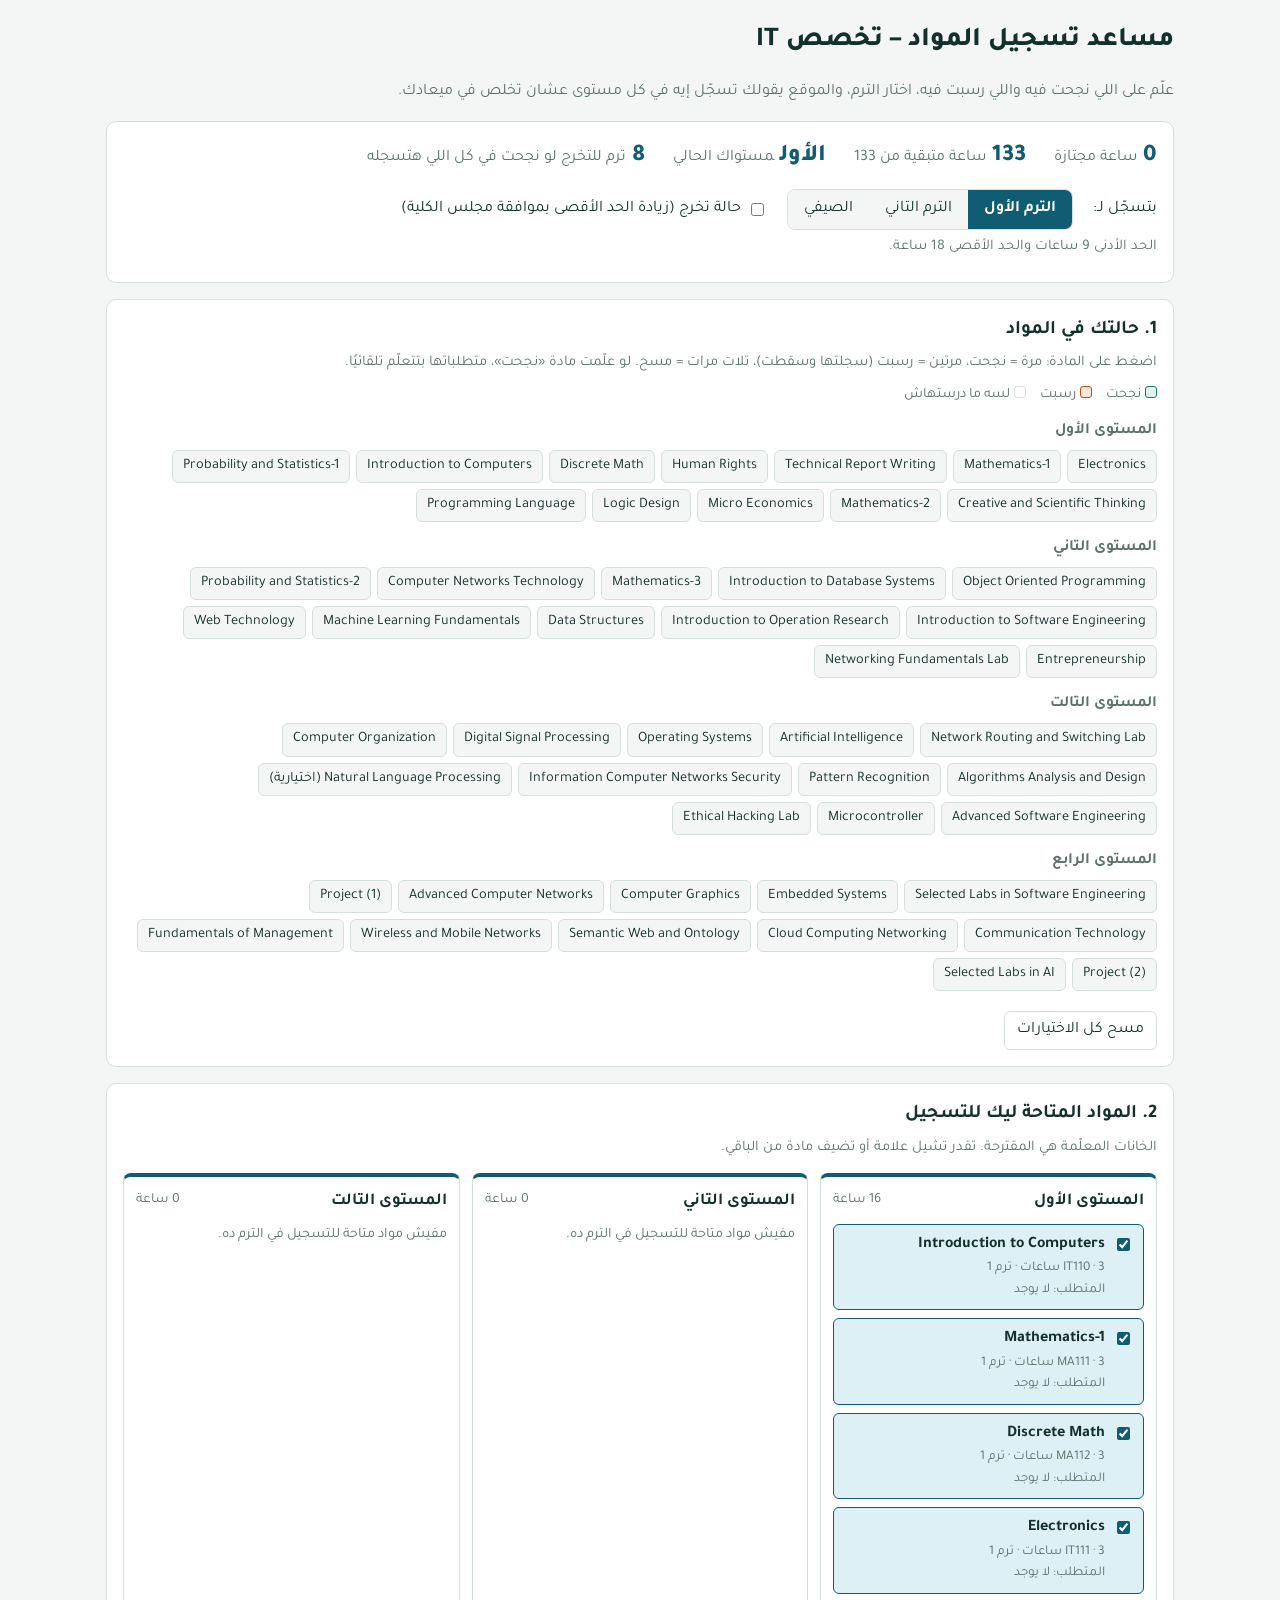
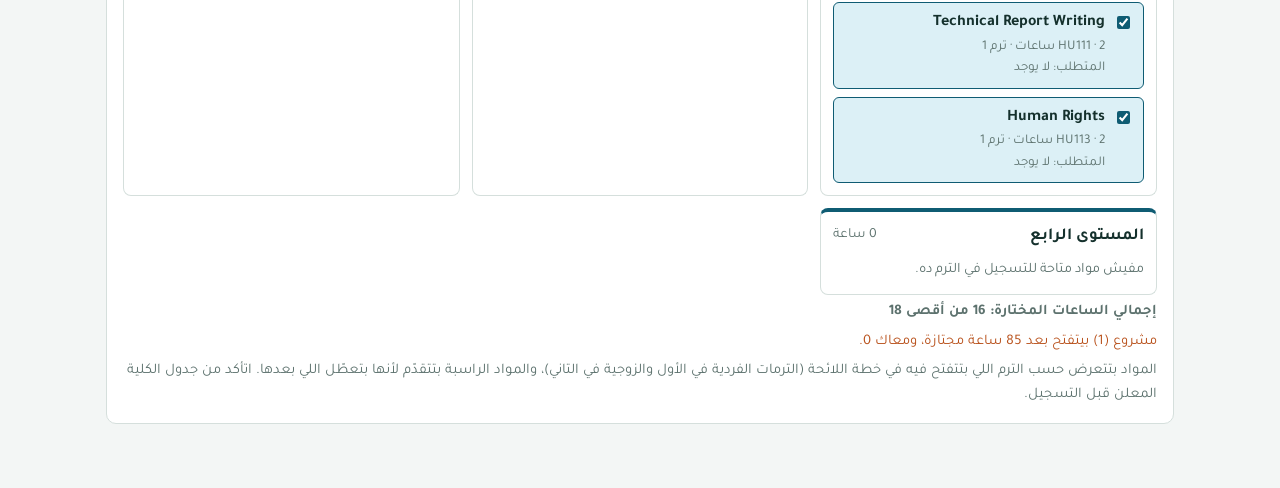
==== index.html @ 7ca1bfa7 "Add files via upload" ====
<!DOCTYPE html>
<html lang="ar" dir="rtl">
<head>
<meta charset="utf-8">
<meta name="viewport" content="width=device-width, initial-scale=1, viewport-fit=cover">
<title>مساعد تسجيل المواد – تخصص IT</title>
<link href="https://fonts.googleapis.com/css2?family=Tajawal:wght@400;500;700;800&display=swap" rel="stylesheet">
<style>
:root{--bg:#f3f6f5;--surf:#fff;--ink:#14302c;--mute:#5d726e;--line:#d5dfdc;--pass:#1f7a5a;--passbg:#dff3ea;--fail:#b8501a;--failbg:#fde9dc;--sug:#0f5c73;--sugbg:#dcf0f6;--accent:#0f5c73;color-scheme:light}
@media (prefers-color-scheme:dark){:root:not([data-theme="light"]){--bg:#0e1917;--surf:#162623;--ink:#e6f1ee;--mute:#93aaa5;--line:#2a403c;--pass:#5fd0a3;--passbg:#173a2f;--fail:#f0975f;--failbg:#40251a;--sug:#6cc6e0;--sugbg:#123845;--accent:#6cc6e0;color-scheme:dark}}
:root[data-theme="dark"]{--bg:#0e1917;--surf:#162623;--ink:#e6f1ee;--mute:#93aaa5;--line:#2a403c;--pass:#5fd0a3;--passbg:#173a2f;--fail:#f0975f;--failbg:#40251a;--sug:#6cc6e0;--sugbg:#123845;--accent:#6cc6e0;color-scheme:dark}
:root{box-sizing:border-box;padding-top:env(safe-area-inset-top,0px);padding-bottom:env(safe-area-inset-bottom,0px)}
html{scroll-padding-top:env(safe-area-inset-top,0px)}
*,*:before,*:after{box-sizing:inherit}
body{margin:0;background:var(--bg);color:var(--ink);font-family:"Tajawal",system-ui,"Segoe UI",Tahoma,sans-serif;line-height:1.6}
.wrap{max-width:1100px;margin:0 auto;padding:20px 16px 48px}
h1{font-size:1.7rem;font-weight:800;margin:0 0 4px}
h2{font-size:1.2rem;margin:0 0 6px}
.sub,.note{color:var(--mute)}
.note{font-size:.92rem;margin:6px 0 0}
.warn{color:var(--fail)}
.panel{background:var(--surf);border:1px solid var(--line);border-radius:10px;padding:16px;margin-bottom:16px}
.stats{display:flex;flex-wrap:wrap;gap:8px 28px;align-items:baseline;margin-bottom:12px}
.stat b{font-size:1.5rem;font-weight:800;color:var(--accent)}
.stat span{color:var(--mute);margin-inline-start:6px}
.ctl{display:flex;flex-wrap:wrap;gap:12px 20px;align-items:center}
.seg{display:inline-flex;border:1px solid var(--line);border-radius:8px;overflow:hidden}
.seg button{font:inherit;border:0;background:var(--bg);color:var(--ink);padding:7px 16px;cursor:pointer}
.seg button.on{background:var(--accent);color:var(--surf);font-weight:700}
label.chk{display:flex;gap:6px;align-items:center;cursor:pointer}
.btn{font:inherit;color:var(--ink);background:transparent;border:1px solid var(--line);border-radius:6px;padding:6px 12px;cursor:pointer}
.legend{display:flex;gap:14px;flex-wrap:wrap;font-size:.9rem;color:var(--mute);margin:8px 0 12px}
.dot{display:inline-block;width:12px;height:12px;border-radius:3px;border:1px solid var(--line);vertical-align:-1px;margin-inline-end:4px}
.lvl{margin-bottom:14px}
.lvl h3{font-size:.98rem;margin:0 0 6px;color:var(--mute)}
.chips{display:flex;flex-wrap:wrap;gap:6px}
.chip{font:inherit;font-size:.9rem;color:var(--ink);background:var(--bg);border:1px solid var(--line);border-radius:6px;padding:4px 10px;cursor:pointer}
.chip.p{background:var(--passbg);border-color:var(--pass);color:var(--pass)}
.chip.f{background:var(--failbg);border-color:var(--fail);color:var(--fail)}
.boxes{display:grid;grid-template-columns:repeat(auto-fit,minmax(250px,1fr));gap:12px;margin-top:12px}
.box{background:var(--surf);border:1px solid var(--line);border-top:4px solid var(--accent);border-radius:8px;padding:12px;display:flex;flex-direction:column;gap:8px}
.box h3{margin:0;font-size:1.05rem;display:flex;justify-content:space-between}
.box h3 small{color:var(--mute);font-weight:400}
.empty{color:var(--mute);font-size:.9rem}
.card{border:1px solid var(--line);border-radius:6px;padding:8px 10px;background:var(--bg);display:flex;gap:8px;align-items:flex-start}
.card.on{background:var(--sugbg);border-color:var(--sug)}
.card.retake.on{background:var(--failbg);border-color:var(--fail)}
.card input{margin-top:5px;accent-color:var(--accent)}
.card .nm{font-weight:700}
.card small{display:block;color:var(--mute);font-size:.84rem}
.tag{color:var(--fail);font-weight:700}
.total{font-weight:700}
</style>
</head>
<body>
<div class="wrap">
<h1>مساعد تسجيل المواد – تخصص IT</h1>
<p class="sub">علّم على اللي نجحت فيه واللي رسبت فيه، اختار الترم، والموقع يقولك تسجّل إيه في كل مستوى عشان تخلص في ميعادك.</p>

<div class="panel">
  <div class="stats">
    <div class="stat"><b id="sPass">0</b><span>ساعة مجتازة</span></div>
    <div class="stat"><b id="sRem">133</b><span>ساعة متبقية من 133</span></div>
    <div class="stat"><b id="sLvl">1</b><span>مستواك الحالي</span></div>
    <div class="stat"><b id="sProj">-</b><span id="sProjL">ترم للتخرج</span></div>
  </div>
  <div class="ctl">
    <span>بتسجّل لـ:</span>
    <div class="seg" id="termSeg">
      <button data-t="first">الترم الأول</button><button data-t="second">الترم التاني</button><button data-t="summer">الصيفي</button>
    </div>
    <label class="chk"><input type="checkbox" id="ext"> حالة تخرج (زيادة الحد الأقصى بموافقة مجلس الكلية)</label>
  </div>
  <p class="note" id="limits"></p>
  <p class="note" id="trainNote"></p>
</div>

<div class="panel">
  <h2>1. حالتك في المواد</h2>
  <p class="note" style="margin-top:0">اضغط على المادة: مرة = نجحت، مرتين = رسبت (سجلتها وسقطت)، تلات مرات = مسح. لو علّمت مادة «نجحت»، متطلباتها بتتعلّم تلقائيًا.</p>
  <div class="legend"><span><i class="dot" style="background:var(--passbg);border-color:var(--pass)"></i>نجحت</span><span><i class="dot" style="background:var(--failbg);border-color:var(--fail)"></i>رسبت</span><span><i class="dot"></i>لسه ما درستهاش</span></div>
  <div id="marks"></div>
  <button class="btn" id="reset" style="margin-top:6px">مسح كل الاختيارات</button>
</div>

<div class="panel">
  <h2>2. المواد المتاحة ليك للتسجيل</h2>
  <p class="note" style="margin-top:0" id="resInfo"></p>
  <div class="boxes" id="boxes"></div>
  <p class="note total" id="total"></p>
  <p class="note warn" id="warn"></p>
  <p class="note">المواد بتتعرض حسب الترم اللي بتتفتح فيه في خطة اللائحة (الترمات الفردية في الأول والزوجية في التاني)، والمواد الراسبة بتتقدّم لأنها بتعطّل اللي بعدها. اتأكد من جدول الكلية المعلن قبل التسجيل.</p>
</div>
</div>

<script>
const D=[
["IT111","Electronics",1,3,[]],["MA111","Mathematics-1",1,3,[]],["HU111","Technical Report Writing",1,2,[]],["HU113","Human Rights",1,2,[]],["MA112","Discrete Math",1,3,[]],["IT110","Introduction to Computers",1,3,[]],
["ST121","Probability and Statistics-1",2,3,["MA111"]],["HU112","Creative and Scientific Thinking",2,2,[]],["MA113","Mathematics-2",2,3,["MA111"]],["HU101","Micro Economics",2,2,[]],["IT113","Logic Design",2,3,["IT111"]],["CS112","Programming Language",2,3,["IT110"]],
["CS215","Object Oriented Programming",3,3,["CS112"]],["DS211","Introduction to Database Systems",3,3,["CS112"]],["MA214","Mathematics-3",3,3,["MA112"]],["IT231","Computer Networks Technology",3,3,["IT110"]],["ST222","Probability and Statistics-2",3,3,["ST121"]],["CS240","Introduction to Software Engineering",3,3,["CS112"]],
["IT217","Introduction to Operation Research",4,3,["CS112","ST121"]],["CS216","Data Structures",4,3,["CS215"]],["AI321","Machine Learning Fundamentals",4,3,["MA214","ST222","CS215"]],["IT230","Web Technology",4,3,["CS215"]],["HU427","Entrepreneurship",4,2,[]],["LB211","Networking Fundamentals Lab",4,2,["IT231"]],
["LB312","Network Routing and Switching Lab",5,2,["LB211"]],["AI311","Artificial Intelligence",5,3,["CS216"]],["CS319","Operating Systems",5,3,["CS216"]],["IT212","Digital Signal Processing",5,3,["MA214"]],["CS318","Computer Organization",5,3,["IT113","CS216"]],["CS341","Algorithms Analysis and Design",5,3,["CS216"]],
["IT322","Pattern Recognition",6,3,["IT212","ST222"]],["IT333","Information Computer Networks Security",6,3,["IT231"]],["AI448","Natural Language Processing (اختيارية)",6,3,["AI321"]],["CS344","Advanced Software Engineering",6,3,["CS240"]],["IT343","Microcontroller",6,3,["IT231"]],["LB313","Ethical Hacking Lab",6,2,["IT231"]],
["LB421","Selected Labs in Software Engineering",7,2,["CS341","CS344"]],["IT423","Embedded Systems",7,3,["IT343"]],["IT221","Computer Graphics",7,3,["CS215"]],["IT434","Advanced Computer Networks",7,3,["IT231"]],["PC401","Project (1)",7,3,[]],["IT438","Communication Technology",7,3,["IT231"]],
["IT436","Cloud Computing Networking",8,3,["IT434"]],["AI435","Semantic Web and Ontology",8,3,["AI311","IT230"]],["IT439","Wireless and Mobile Networks",8,3,["IT434"]],["HU402","Fundamentals of Management",8,2,[]],["PC402","Project (2)",8,3,["PC401"]],["LB431","Selected Labs in AI",8,2,["AI311"]]
];
const TOTAL=133,PC401_MIN=85,LV=["الأول","التاني","التالت","الرابع"];
const C={};D.forEach(([id,name,sem,h,pre])=>C[id]={id,name,sem,h,pre,lvl:Math.ceil(sem/2),next:[]});
D.forEach(([id,,,,pre])=>pre.forEach(p=>C[p].next.push(id)));
function chain(id){const c=C[id];if(c.ch)return c.ch;return c.ch=1+Math.max(0,...c.next.map(chain))}
function desc(id,s=new Set()){C[id].next.forEach(n=>{if(!s.has(n)){s.add(n);desc(n,s)}});return s}
Object.keys(C).forEach(id=>{chain(id);C[id].un=desc(id).size});
C.PC401.ch+=0;

let state={},term="first",ext=false,manual={};
try{const s=JSON.parse(localStorage.getItem("planner-it-v2")||"{}");state=s.state||{};term=s.term||"first";ext=!!s.ext}catch(e){}
const save=()=>{try{localStorage.setItem("planner-it-v2",JSON.stringify({state,term,ext}))}catch(e){}};
const $=id=>document.getElementById(id);
const hoursOf=st=>D.reduce((s,[id,,,h])=>s+(st[id]==='p'?h:0),0);
const level=p=>p>=96?4:p>=63?3:p>=30?2:1;
const lim=()=>term==="summer"?{max:ext?12:9,min:0}:{max:ext?21:18,min:9};

function markP(id){state[id]='p';C[id].pre.forEach(p=>{if(state[p]!=='p')markP(p)})}
function unmark(id){delete state[id];C[id].next.forEach(n=>{if(state[n]==='p')unmark(n)})}
function cycle(id){const s=state[id];
  if(!s)markP(id);else if(s==='p'){unmark(id);state[id]='f'}else delete state[id];
  manual={};save();render()}

function offered(id,t){return t==="summer"||(t==="first"?C[id].sem%2===1:C[id].sem%2===0)}
function eligible(id,st,t,ph){
  if(st[id]==='p'||!C[id].pre.every(p=>st[p]==='p')||!offered(id,t))return false;
  return id!=="PC401"||ph>=PC401_MIN}
function order(st){return (a,b)=>{const fa=st[a]==='f'?0:1,fb=st[b]==='f'?0:1;
  return fa-fb||C[b].ch-C[a].ch||C[b].un-C[a].un||C[a].sem-C[b].sem}}
function pickFor(st,t,max){
  const ph=hoursOf(st),cand=Object.keys(C).filter(id=>eligible(id,st,t,ph)).sort(order(st));
  const pick=[];let tot=0;cand.forEach(id=>{if(tot+C[id].h<=max){pick.push(id);tot+=C[id].h}});
  return {cand,pick}}

function project(){
  if(term==="summer")return null;
  const st={...state};let t=term,n=0;
  for(;n<14;n++){
    if(hoursOf(st)>=TOTAL)return n;
    const {pick}=pickFor(st,t,lim().max);
    if(!pick.length)return null;
    pick.forEach(id=>st[id]='p');t=t==="first"?"second":"first";
  }
  return hoursOf(st)>=TOTAL?n:null}

function render(){
  const ph=hoursOf(state),rem=TOTAL-ph,{max,min}=lim();
  $("sPass").textContent=ph;$("sRem").textContent=Math.max(rem,0);$("sLvl").textContent=LV[level(ph)-1];
  const pj=project();$("sProj").textContent=pj===null?"-":pj;
  $("sProjL").textContent=term==="summer"?"(التقدير للأول والتاني بس)":"ترم للتخرج لو نجحت في كل اللي هتسجله";
  document.querySelectorAll("#termSeg button").forEach(b=>b.classList.toggle("on",b.dataset.t===term));
  $("ext").checked=ext;
  $("limits").textContent=(term==="summer"?`الفصل الصيفي: الحد الأقصى ${max} ساعات.`:`الحد الأدنى 9 ساعات والحد الأقصى ${max} ساعة.`)+(ext?" (بعد الزيادة لدواعي التخرج)":"");
  $("trainNote").textContent=ph>=60?"عدّيت 60 ساعة: لازم تسجّل التدريب الصيفي (2 ساعة معتمدة) ولا تتخرج بدونه.":"";

  const marks=$("marks");marks.innerHTML="";
  for(let l=1;l<=4;l++){
    const d=document.createElement("div");d.className="lvl";d.innerHTML=`<h3>المستوى ${LV[l-1]}</h3><div class="chips"></div>`;
    const ch=d.querySelector(".chips");
    D.filter(x=>C[x[0]].lvl===l).forEach(([id,name])=>{
      const b=document.createElement("button");b.className="chip "+(state[id]||"");b.textContent=name;b.title=id;b.onclick=()=>cycle(id);ch.appendChild(b)});
    marks.appendChild(d)}

  const {cand,pick}=pickFor(state,term,max);
  const sel=id=>id in manual?manual[id]:pick.includes(id);
  $("resInfo").textContent=ph>=TOTAL?"خلصت كل المواد، مبروك!":"الخانات المعلّمة هي المقترحة. تقدر تشيل علامة أو تضيف مادة من الباقي.";
  const boxes=$("boxes");boxes.innerHTML="";let tot=0;
  for(let l=1;l<=4;l++){
    const items=cand.filter(id=>C[id].lvl===l);
    const b=document.createElement("div");b.className="box";
    const h=items.filter(sel).reduce((s,id)=>s+C[id].h,0);tot+=h;
    b.innerHTML=`<h3><span>المستوى ${LV[l-1]}</span><small>${h} ساعة</small></h3>`;
    if(!items.length){const e=document.createElement("div");e.className="empty";e.textContent="مفيش مواد متاحة للتسجيل في الترم ده.";b.appendChild(e)}
    items.forEach(id=>{const c=C[id],on=sel(id),f=state[id]==='f';
      const pre=id==="PC401"?`اجتياز ${PC401_MIN} ساعة`:(c.pre.length?c.pre.map(p=>C[p].name).join(" + "):"لا يوجد");
      const el=document.createElement("label");el.className="card"+(on?" on":"")+(f?" retake":"");
      el.innerHTML=`<input type="checkbox" ${on?"checked":""}><div><span class="nm">${c.name}</span>${f?' <span class="tag">إعادة</span>':""}<small>${c.id} · ${c.h} ساعات · ترم ${c.sem}</small><small>المتطلب: ${pre}</small></div>`;
      el.querySelector("input").onchange=e=>{manual[id]=e.target.checked;render()};
      b.appendChild(el)});
    boxes.appendChild(b)}
  $("total").textContent=`إجمالي الساعات المختارة: ${tot} من أقصى ${max}`;
  let w="";
  if(tot>max)w=`المختار (${tot}) أكبر من الحد الأقصى (${max}). شيل مادة أو أكتر.`;
  else if(min&&tot<min&&rem>=9)w=`المختار (${tot}) أقل من الحد الأدنى للتسجيل (9 ساعات).`;
  if(ph<PC401_MIN&&state.PC401!=='p')w+=(w?" ":"")+`مشروع (1) بيتفتح بعد ${PC401_MIN} ساعة مجتازة، ومعاك ${ph}.`;
  $("warn").textContent=w}

document.querySelectorAll("#termSeg button").forEach(b=>b.onclick=()=>{term=b.dataset.t;manual={};save();render()});
$("ext").onchange=e=>{ext=e.target.checked;manual={};save();render()};
$("reset").onclick=()=>{state={};manual={};save();render()};
render();
</script>
</body>
</html>
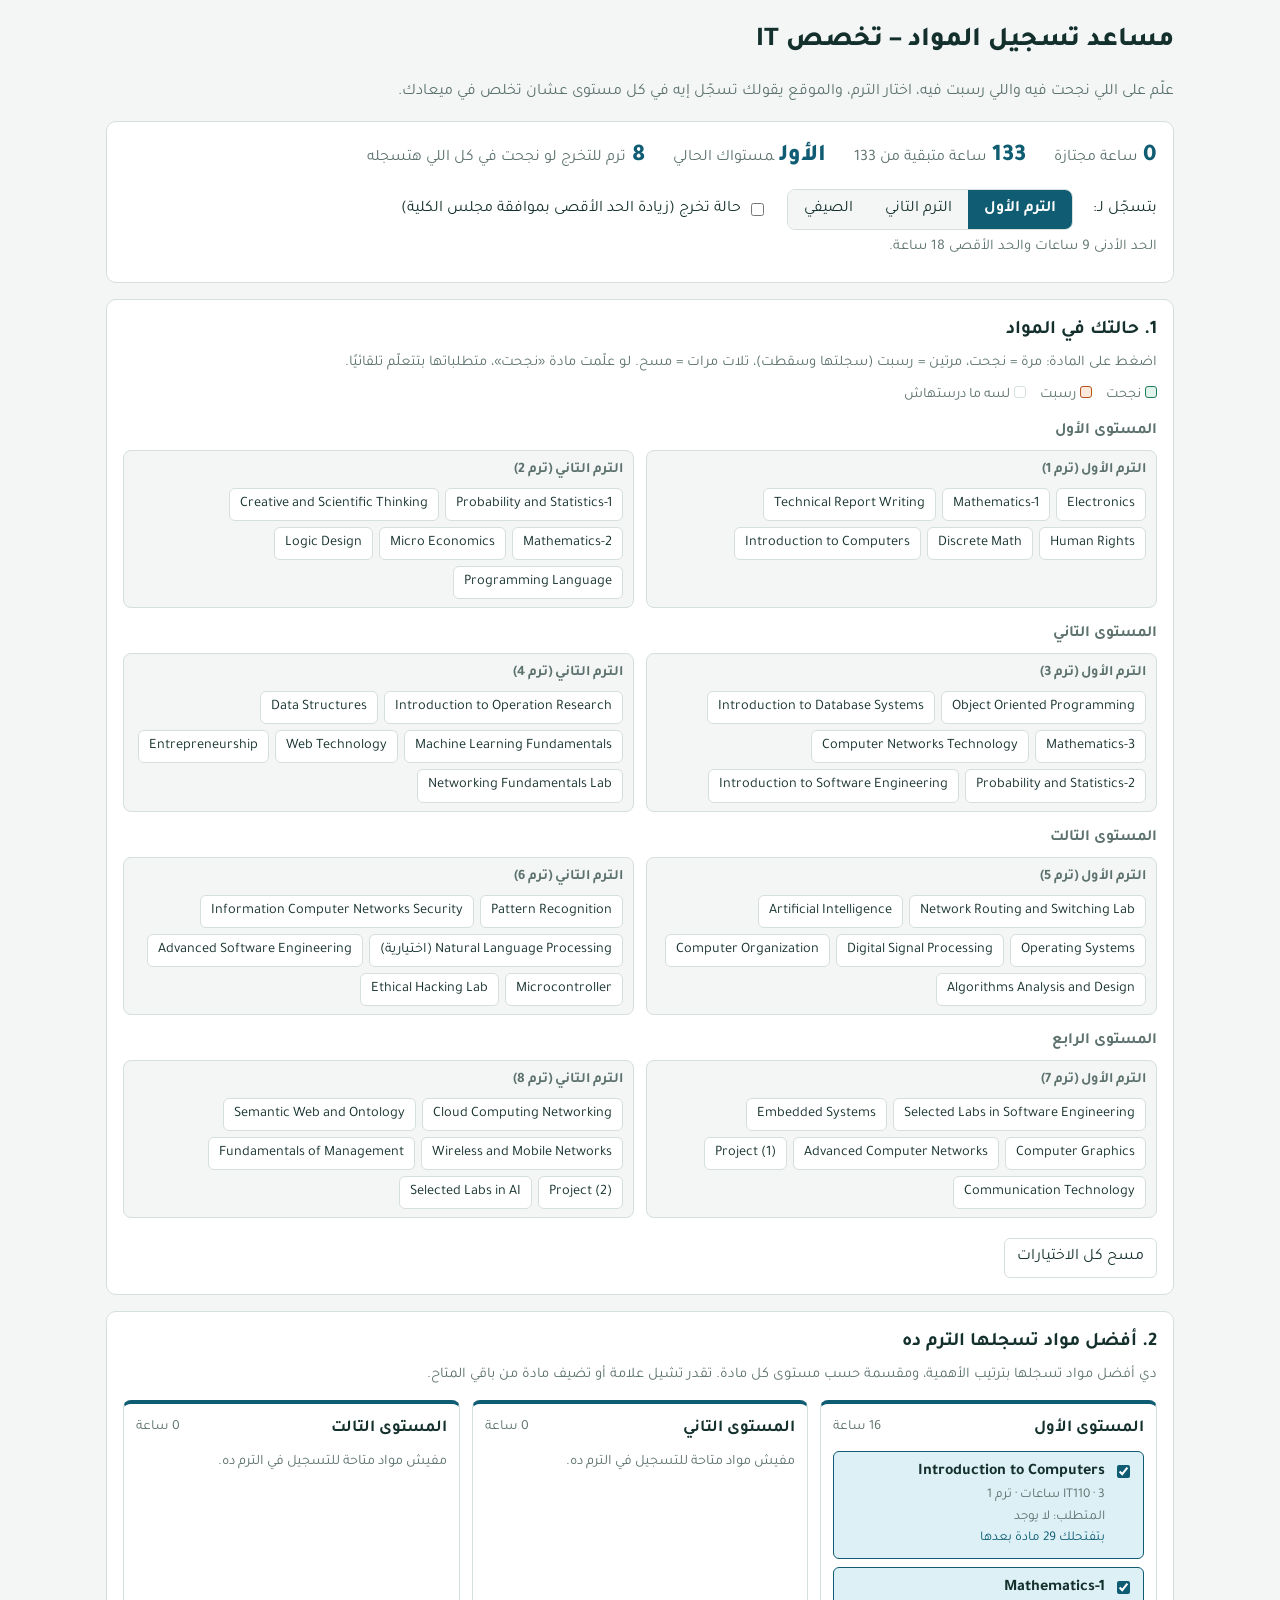
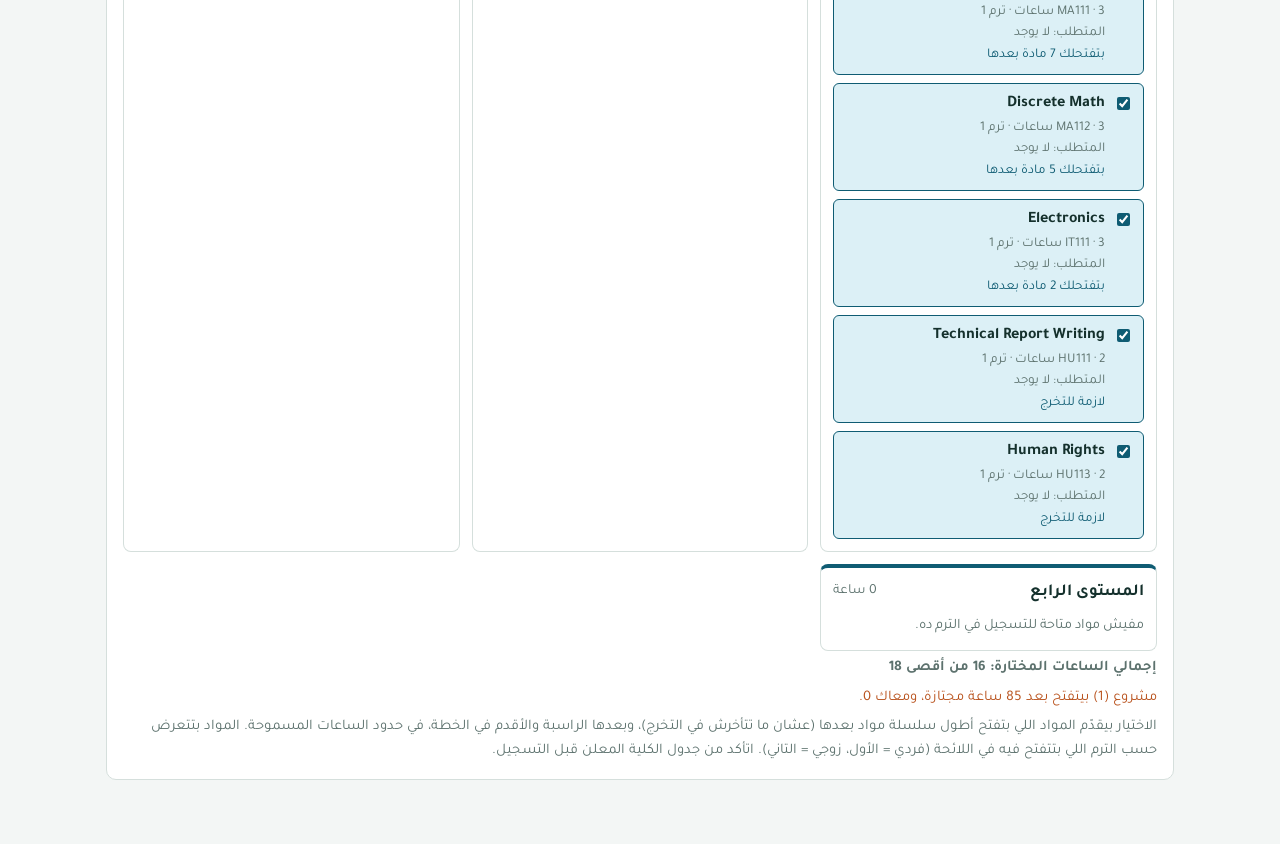
==== commit b9f15547: "Update index.html" ====
--- a/index.html
+++ b/index.html
@@ -50,6 +50,14 @@
 .card small{display:block;color:var(--mute);font-size:.84rem}
 .tag{color:var(--fail);font-weight:700}
 .total{font-weight:700}
+.two{display:grid;grid-template-columns:1fr 1fr;gap:12px}
+@media (max-width:640px){.two{grid-template-columns:1fr}}
+.half{border:1px solid var(--line);border-radius:8px;padding:8px 10px;background:var(--bg)}
+.half h4{margin:0 0 6px;font-size:.9rem;color:var(--mute);font-weight:700}
+.half .chip{background:var(--surf)}
+.half .chip.p{background:var(--passbg)}
+.half .chip.f{background:var(--failbg)}
+.card small.why{color:var(--accent)}
 </style>
 </head>
 <body>
@@ -84,12 +92,13 @@
 </div>
 
 <div class="panel">
-  <h2>2. المواد المتاحة ليك للتسجيل</h2>
+  <h2>2. أفضل مواد تسجلها الترم ده</h2>
   <p class="note" style="margin-top:0" id="resInfo"></p>
   <div class="boxes" id="boxes"></div>
+  <button class="btn" id="moreBtn" style="margin-top:10px"></button>
   <p class="note total" id="total"></p>
   <p class="note warn" id="warn"></p>
-  <p class="note">المواد بتتعرض حسب الترم اللي بتتفتح فيه في خطة اللائحة (الترمات الفردية في الأول والزوجية في التاني)، والمواد الراسبة بتتقدّم لأنها بتعطّل اللي بعدها. اتأكد من جدول الكلية المعلن قبل التسجيل.</p>
+  <p class="note">الاختيار بيقدّم المواد اللي بتفتح أطول سلسلة مواد بعدها (عشان ما تتأخرش في التخرج)، وبعدها الراسبة والأقدم في الخطة، في حدود الساعات المسموحة. المواد بتتعرض حسب الترم اللي بتتفتح فيه في اللائحة (فردي = الأول، زوجي = التاني). اتأكد من جدول الكلية المعلن قبل التسجيل.</p>
 </div>
 </div>
 
@@ -112,7 +121,7 @@
 Object.keys(C).forEach(id=>{chain(id);C[id].un=desc(id).size});
 C.PC401.ch+=0;
 
-let state={},term="first",ext=false,manual={};
+let state={},term="first",ext=false,manual={},showAll=false;
 try{const s=JSON.parse(localStorage.getItem("planner-it-v2")||"{}");state=s.state||{};term=s.term||"first";ext=!!s.ext}catch(e){}
 const save=()=>{try{localStorage.setItem("planner-it-v2",JSON.stringify({state,term,ext}))}catch(e){}};
 const $=id=>document.getElementById(id);
@@ -130,8 +139,14 @@
 function eligible(id,st,t,ph){
   if(st[id]==='p'||!C[id].pre.every(p=>st[p]==='p')||!offered(id,t))return false;
   return id!=="PC401"||ph>=PC401_MIN}
-function order(st){return (a,b)=>{const fa=st[a]==='f'?0:1,fb=st[b]==='f'?0:1;
-  return fa-fb||C[b].ch-C[a].ch||C[b].un-C[a].un||C[a].sem-C[b].sem}}
+// h = أقل عدد ترمات لازم تتقضي من المادة دي لحد آخر مادة معتمدة عليها (مع مراعاة فردي/زوجي)
+function hMap(st){const H={};
+  Object.keys(C).sort((a,b)=>C[b].sem-C[a].sem).forEach(id=>{
+    let m=1;C[id].next.forEach(d=>{if(st[d]!=='p'){const g=(C[id].sem%2)!==(C[d].sem%2)?1:2;m=Math.max(m,g+H[d])}});H[id]=m});
+  return H}
+function descUn(id,st){return [...desc(id)].filter(d=>st[d]!=='p').length}
+function order(st){const H=hMap(st);
+  return (a,b)=>H[b]-H[a]||(st[a]==='f'?0:1)-(st[b]==='f'?0:1)||C[a].sem-C[b].sem||C[b].un-C[a].un}
 function pickFor(st,t,max){
   const ph=hoursOf(st),cand=Object.keys(C).filter(id=>eligible(id,st,t,ph)).sort(order(st));
   const pick=[];let tot=0;cand.forEach(id=>{if(tot+C[id].h<=max){pick.push(id);tot+=C[id].h}});
@@ -160,29 +175,34 @@
 
   const marks=$("marks");marks.innerHTML="";
   for(let l=1;l<=4;l++){
-    const d=document.createElement("div");d.className="lvl";d.innerHTML=`<h3>المستوى ${LV[l-1]}</h3><div class="chips"></div>`;
-    const ch=d.querySelector(".chips");
-    D.filter(x=>C[x[0]].lvl===l).forEach(([id,name])=>{
-      const b=document.createElement("button");b.className="chip "+(state[id]||"");b.textContent=name;b.title=id;b.onclick=()=>cycle(id);ch.appendChild(b)});
+    const d=document.createElement("div");d.className="lvl";d.innerHTML=`<h3>المستوى ${LV[l-1]}</h3><div class="two"></div>`;
+    const two=d.querySelector(".two");
+    [[2*l-1,"الترم الأول"],[2*l,"الترم التاني"]].forEach(([sem,label])=>{
+      const half=document.createElement("div");half.className="half";half.innerHTML=`<h4>${label} (ترم ${sem})</h4><div class="chips"></div>`;
+      const ch=half.querySelector(".chips");
+      D.filter(x=>x[2]===sem).forEach(([id,name])=>{
+        const b=document.createElement("button");b.className="chip "+(state[id]||"");b.textContent=name;b.title=id;b.onclick=()=>cycle(id);ch.appendChild(b)});
+      two.appendChild(half)});
     marks.appendChild(d)}
 
   const {cand,pick}=pickFor(state,term,max);
   const sel=id=>id in manual?manual[id]:pick.includes(id);
-  $("resInfo").textContent=ph>=TOTAL?"خلصت كل المواد، مبروك!":"الخانات المعلّمة هي المقترحة. تقدر تشيل علامة أو تضيف مادة من الباقي.";
+  $("resInfo").textContent=ph>=TOTAL?"خلصت كل المواد، مبروك!":"دي أفضل مواد تسجلها بترتيب الأهمية، ومقسمة حسب مستوى كل مادة. تقدر تشيل علامة أو تضيف مادة من باقي المتاح.";
   const boxes=$("boxes");boxes.innerHTML="";let tot=0;
   for(let l=1;l<=4;l++){
-    const items=cand.filter(id=>C[id].lvl===l);
+    const items=cand.filter(id=>C[id].lvl===l&&(showAll||pick.includes(id)||id in manual));
     const b=document.createElement("div");b.className="box";
     const h=items.filter(sel).reduce((s,id)=>s+C[id].h,0);tot+=h;
     b.innerHTML=`<h3><span>المستوى ${LV[l-1]}</span><small>${h} ساعة</small></h3>`;
     if(!items.length){const e=document.createElement("div");e.className="empty";e.textContent="مفيش مواد متاحة للتسجيل في الترم ده.";b.appendChild(e)}
-    items.forEach(id=>{const c=C[id],on=sel(id),f=state[id]==='f';
+    items.forEach(id=>{const c=C[id],on=sel(id),f=state[id]==='f';const un=descUn(id,state);const why=[];if(f)why.push('لازم تعيدها');why.push(un>0?`بتفتحلك ${un} مادة بعدها`:'لازمة للتخرج');if(!pick.includes(id))why.push('مش أولوية الترم ده');
       const pre=id==="PC401"?`اجتياز ${PC401_MIN} ساعة`:(c.pre.length?c.pre.map(p=>C[p].name).join(" + "):"لا يوجد");
       const el=document.createElement("label");el.className="card"+(on?" on":"")+(f?" retake":"");
-      el.innerHTML=`<input type="checkbox" ${on?"checked":""}><div><span class="nm">${c.name}</span>${f?' <span class="tag">إعادة</span>':""}<small>${c.id} · ${c.h} ساعات · ترم ${c.sem}</small><small>المتطلب: ${pre}</small></div>`;
+      el.innerHTML=`<input type="checkbox" ${on?"checked":""}><div><span class="nm">${c.name}</span>${f?' <span class="tag">إعادة</span>':""}<small>${c.id} · ${c.h} ساعات · ترم ${c.sem}</small><small>المتطلب: ${pre}</small><small class="why">${why.join(" · ")}</small></div>`;
       el.querySelector("input").onchange=e=>{manual[id]=e.target.checked;render()};
       b.appendChild(el)});
     boxes.appendChild(b)}
+  const more=cand.length-pick.length;$("moreBtn").style.display=more>0?"":"none";$("moreBtn").textContent=showAll?"إخفاء باقي المواد المتاحة":`عرض باقي المواد المتاحة (${more})`;
   $("total").textContent=`إجمالي الساعات المختارة: ${tot} من أقصى ${max}`;
   let w="";
   if(tot>max)w=`المختار (${tot}) أكبر من الحد الأقصى (${max}). شيل مادة أو أكتر.`;
@@ -193,6 +213,7 @@
 document.querySelectorAll("#termSeg button").forEach(b=>b.onclick=()=>{term=b.dataset.t;manual={};save();render()});
 $("ext").onchange=e=>{ext=e.target.checked;manual={};save();render()};
 $("reset").onclick=()=>{state={};manual={};save();render()};
+$("moreBtn").onclick=()=>{showAll=!showAll;render()};
 render();
 </script>
 </body>
